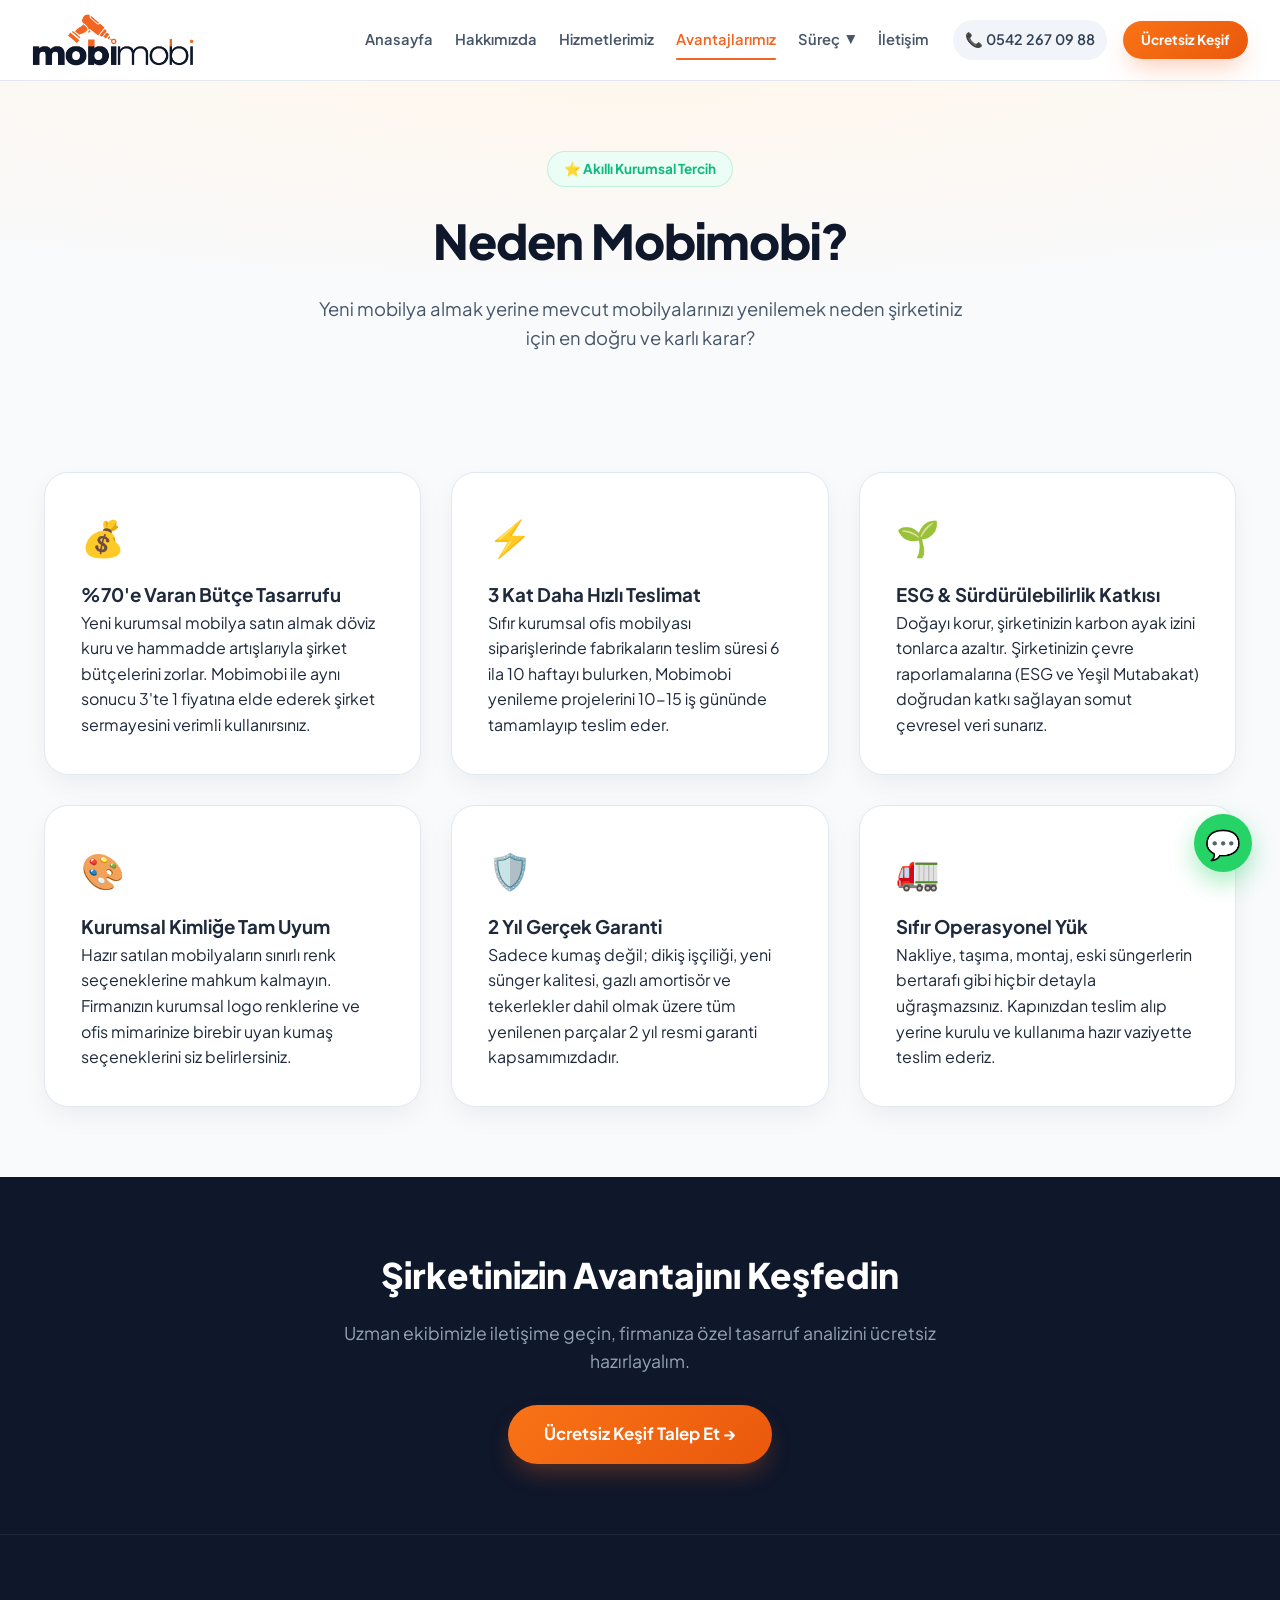
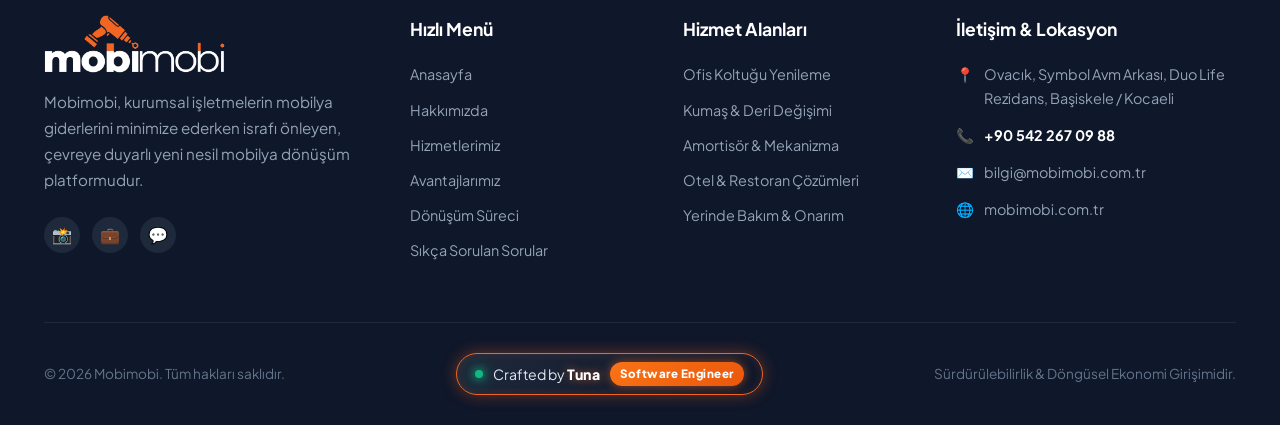
==== avantajlarimiz.html @ 9a530712 "mobimobi şirketinin sitesi tamamlandı" ====
<!DOCTYPE html>
<html lang="tr">
<head>
    <meta charset="UTF-8">
    <meta name="viewport" content="width=device-width, initial-scale=1.0">
    <title>Avantajlarımız | Mobimobi - Neden Mobilya Yenileme?</title>
    <meta name="description" content="Yeni mobilya almak yerine Mobimobi ile yenilemenin 6 büyük avantajı: %70 tasarruf, hızlı teslimat, sıfır israf, garantili işçilik.">
    <meta property="og:type" content="website">
    <meta property="og:title" content="Avantajlarımız | Mobimobi - Neden Mobilya Yenileme?">
    <meta property="og:description" content="Yeni mobilya almak yerine Mobimobi ile yenilemenin 6 büyük avantajı: %70 tasarruf, hızlı teslimat, sıfır israf.">
    <meta property="og:image" content="https://images.unsplash.com/photo-1497366216548-37526070297c?auto=format&fit=crop&w=1200&q=80">
    <meta property="og:url" content="https://mobimobi.com.tr/avantajlarimiz.html">
    <link rel="icon" type="image/png" href="images/favicon.png">
    <link rel="stylesheet" href="style.css?v=7">
</head>
<body>

    <!-- Header -->
    <header class="site-header">
        <div class="header-container">
            <a href="index.html" class="brand-logo">
                <img src="images/logo-header.png?v=2" alt="Mobimobi" class="site-logo-img">
            </a>

            <nav class="nav-menu">
                <ul class="nav-links">
                    <li class="nav-item"><a href="index.html" class="nav-link">Anasayfa</a></li>
                    <li class="nav-item"><a href="bizim-hikayemiz.html" class="nav-link">Hakkımızda</a></li>
                    <li class="nav-item"><a href="ne-yapiyoruz.html" class="nav-link">Hizmetlerimiz</a></li>
                    <li class="nav-item"><a href="avantajlarimiz.html" class="nav-link active">Avantajlarımız</a></li>
                    <li class="nav-item has-dropdown">
                        <a href="surec.html" class="nav-link">Süreç <span class="dropdown-arrow">▼</span></a>
                        <div class="dropdown-menu">
                            <a href="surec.html#kesif">🔍 1. Ücretsiz Keşif</a>
                            <a href="surec.html#planlama">📐 2. Planlama & Malzeme</a>
                            <a href="surec.html#uygulama">🛠️ 3. Profesyonel Uygulama</a>
                            <a href="surec.html#teslim">✨ 4. Teslim & Garanti</a>
                            <a href="sss.html">❓ Sıkça Sorulan Sorular</a>
                        </div>
                    </li>
                    <li class="nav-item"><a href="iletisim.html" class="nav-link">İletişim</a></li>
                </ul>

                <div class="header-actions">
                    <a href="tel:+905422670988" class="phone-quicklink">
                        📞 0542 267 09 88
                    </a>
                    <a href="iletisim.html" class="btn btn-primary btn-sm">Ücretsiz Keşif</a>
                </div>
            </nav>

            <button class="mobile-toggle" aria-label="Menüyü Aç">
                <span></span>
                <span></span>
                <span></span>
            </button>
        </div>
    </header>

    <main>
        <!-- Page Hero -->
        <section class="page-hero">
            <div class="container">
                <div class="badge-pill green" style="margin-bottom: 16px;">
                    ⭐ Akıllı Kurumsal Tercih
                </div>
                <h1>Neden Mobimobi?</h1>
                <p>Yeni mobilya almak yerine mevcut mobilyalarınızı yenilemek neden şirketiniz için en doğru ve karlı karar?</p>
            </div>
        </section>

        <!-- Comparison Table / Grid -->
        <section style="padding: 70px 0;">
            <div class="container">
                <div class="cards-grid">
                    
                    <div class="service-card" style="padding: 36px;">
                        <div style="font-size: 2.2rem; margin-bottom: 14px;">💰</div>
                        <h3>%70'e Varan Bütçe Tasarrufu</h3>
                        <p>Yeni kurumsal mobilya satın almak döviz kuru ve hammadde artışlarıyla şirket bütçelerini zorlar. Mobimobi ile aynı sonucu 3'te 1 fiyatına elde ederek şirket sermayesini verimli kullanırsınız.</p>
                    </div>

                    <div class="service-card" style="padding: 36px;">
                        <div style="font-size: 2.2rem; margin-bottom: 14px;">⚡</div>
                        <h3>3 Kat Daha Hızlı Teslimat</h3>
                        <p>Sıfır kurumsal ofis mobilyası siparişlerinde fabrikaların teslim süresi 6 ila 10 haftayı bulurken, Mobimobi yenileme projelerini 10-15 iş gününde tamamlayıp teslim eder.</p>
                    </div>

                    <div class="service-card" style="padding: 36px;">
                        <div style="font-size: 2.2rem; margin-bottom: 14px;">🌱</div>
                        <h3>ESG & Sürdürülebilirlik Katkısı</h3>
                        <p>Doğayı korur, şirketinizin karbon ayak izini tonlarca azaltır. Şirketinizin çevre raporlamalarına (ESG ve Yeşil Mutabakat) doğrudan katkı sağlayan somut çevresel veri sunarız.</p>
                    </div>

                    <div class="service-card" style="padding: 36px;">
                        <div style="font-size: 2.2rem; margin-bottom: 14px;">🎨</div>
                        <h3>Kurumsal Kimliğe Tam Uyum</h3>
                        <p>Hazır satılan mobilyaların sınırlı renk seçeneklerine mahkum kalmayın. Firmanızın kurumsal logo renklerine ve ofis mimarinize birebir uyan kumaş seçeneklerini siz belirlersiniz.</p>
                    </div>

                    <div class="service-card" style="padding: 36px;">
                        <div style="font-size: 2.2rem; margin-bottom: 14px;">🛡️</div>
                        <h3>2 Yıl Gerçek Garanti</h3>
                        <p>Sadece kumaş değil; dikiş işçiliği, yeni sünger kalitesi, gazlı amortisör ve tekerlekler dahil olmak üzere tüm yenilenen parçalar 2 yıl resmi garanti kapsamımızdadır.</p>
                    </div>

                    <div class="service-card" style="padding: 36px;">
                        <div style="font-size: 2.2rem; margin-bottom: 14px;">🚛</div>
                        <h3>Sıfır Operasyonel Yük</h3>
                        <p>Nakliye, taşıma, montaj, eski süngerlerin bertarafı gibi hiçbir detayla uğraşmazsınız. Kapınızdan teslim alıp yerine kurulu ve kullanıma hazır vaziyette teslim ederiz.</p>
                    </div>

                </div>
            </div>
        </section>

        <!-- CTA Bar -->
        <section style="background: var(--slate-900); color: var(--white); padding: 70px 0; text-align: center;">
            <div class="container">
                <h2 style="font-size: 2.2rem; font-weight: 800; margin-bottom: 16px;">Şirketinizin Avantajını Keşfedin</h2>
                <p style="font-size: 1.1rem; color: var(--slate-400); max-width: 600px; margin: 0 auto 30px;">Uzman ekibimizle iletişime geçin, firmanıza özel tasarruf analizini ücretsiz hazırlayalım.</p>
                <a href="iletisim.html" class="btn btn-primary btn-lg">Ücretsiz Keşif Talep Et →</a>
            </div>
        </section>
    </main>

    <!-- Site Footer -->
    <footer class="site-footer">
        <div class="container">
            <div class="footer-top">
                <div class="footer-col about">
                    <a href="index.html" class="brand-logo">
                        <img src="images/logo-white.png" alt="Mobimobi" class="footer-logo-img">
                    </a>
                    <p>Mobimobi, kurumsal işletmelerin mobilya giderlerini minimize ederken israfı önleyen, çevreye duyarlı yeni nesil mobilya dönüşüm platformudur.</p>
                    <div class="footer-socials">
                        <a href="https://instagram.com" target="_blank" class="social-btn" aria-label="Instagram">📸</a>
                        <a href="https://linkedin.com" target="_blank" class="social-btn" aria-label="LinkedIn">💼</a>
                        <a href="https://wa.me/905422670988" target="_blank" class="social-btn" aria-label="WhatsApp">💬</a>
                    </div>
                </div>

                <div class="footer-col">
                    <h4>Hızlı Menü</h4>
                    <div class="footer-links-list">
                        <a href="index.html">Anasayfa</a>
                        <a href="bizim-hikayemiz.html">Hakkımızda</a>
                        <a href="ne-yapiyoruz.html">Hizmetlerimiz</a>
                        <a href="avantajlarimiz.html">Avantajlarımız</a>
                        <a href="surec.html">Dönüşüm Süreci</a>
                        <a href="sss.html">Sıkça Sorulan Sorular</a>
                    </div>
                </div>

                <div class="footer-col">
                    <h4>Hizmet Alanları</h4>
                    <div class="footer-links-list">
                        <a href="ne-yapiyoruz.html">Ofis Koltuğu Yenileme</a>
                        <a href="ne-yapiyoruz.html">Kumaş & Deri Değişimi</a>
                        <a href="ne-yapiyoruz.html">Amortisör & Mekanizma</a>
                        <a href="ne-yapiyoruz.html">Otel & Restoran Çözümleri</a>
                        <a href="ne-yapiyoruz.html">Yerinde Bakım & Onarım</a>
                    </div>
                </div>

                <div class="footer-col">
                    <h4>İletişim & Lokasyon</h4>
                    <div class="footer-contact-info">
                        <div>
                            <span>📍</span>
                            <span>Ovacık, Symbol Avm Arkası, Duo Life Rezidans, Başiskele / Kocaeli</span>
                        </div>
                        <div>
                            <span>📞</span>
                            <a href="tel:+905422670988" style="color: var(--white); font-weight: 700;">+90 542 267 09 88</a>
                        </div>
                        <div>
                            <span>✉️</span>
                            <a href="mailto:bilgi@mobimobi.com.tr">bilgi@mobimobi.com.tr</a>
                        </div>
                        <div>
                            <span>🌐</span>
                            <a href="https://mobimobi.com.tr" target="_blank">mobimobi.com.tr</a>
                        </div>
                    </div>
                </div>
            </div>

            <div class="footer-bottom">
                <span>© 2026 Mobimobi. Tüm hakları saklıdır.</span>
                <a href="https://github.com" target="_blank" rel="noopener noreferrer" class="dev-signature" title="Designed & Developed by Tuna">
                    <span class="dev-dot"></span>
                    <span>Crafted by <strong>Tuna</strong></span>
                    <span class="dev-role">Software Engineer</span>
                </a>
                <span>Sürdürülebilirlik & Döngüsel Ekonomi Girişimidir.</span>
            </div>
        </div>
    </footer>

    <!-- WhatsApp Floating Quick Button -->
    <a href="https://wa.me/905422670988?text=Merhaba,%20Mobimobi%20avantajları%20ve%20kurumsal%20teklif%20hakkında%20bilgi%20almak%20istiyorum." target="_blank" class="whatsapp-floating" aria-label="WhatsApp İletişim">
        💬
    </a>

    <script src="script.js"></script>
</body>
</html>
---- style.css ----
/* ==========================================================================
   MOBIMOBI - Modern Kurumsal Mobilya Dönüşüm & Yenileme Platformu
   Clean, Modern, Performance-Optimized CSS Architecture
   ========================================================================== */

@import url('https://fonts.googleapis.com/css2?family=Plus+Jakarta+Sans:wght@300;400;500;600;700;800&display=swap');

:root {
    /* Brand Colors */
    --primary: #f26522;
    --primary-dark: #d94e0d;
    --primary-light: #fff5eb;
    --primary-gradient: linear-gradient(135deg, #f97316 0%, #ea580c 100%);
    --primary-glow: rgba(242, 101, 34, 0.25);
    
    /* Neutrals & Dark Tones */
    --slate-900: #0f172a;
    --slate-800: #1e293b;
    --slate-700: #334155;
    --slate-600: #475569;
    --slate-500: #64748b;
    --slate-400: #94a3b8;
    --slate-200: #e2e8f0;
    --slate-100: #f1f5f9;
    --slate-50: #f8fafc;
    --white: #ffffff;
    
    /* Accents */
    --emerald-500: #10b981;
    --emerald-50: #ecfdf5;
    
    /* Typography */
    --font-main: 'Plus Jakarta Sans', -apple-system, BlinkMacSystemFont, "Segoe UI", Roboto, sans-serif;
    
    /* Spacing & Layout */
    --container-max: 1240px;
    --header-height: 80px;
    --radius-sm: 8px;
    --radius-md: 16px;
    --radius-lg: 24px;
    --radius-xl: 32px;
    --radius-full: 9999px;
    
    /* Shadows */
    --shadow-subtle: 0 2px 10px rgba(15, 23, 42, 0.04);
    --shadow-card: 0 10px 30px -5px rgba(15, 23, 42, 0.07);
    --shadow-hover: 0 20px 40px -10px rgba(15, 23, 42, 0.12);
    --shadow-primary: 0 12px 24px -6px rgba(242, 101, 34, 0.35);
    
    /* Transitions */
    --transition: all 0.3s cubic-bezier(0.16, 1, 0.3, 1);
    --transition-fast: all 0.15s ease-in-out;
}

/* Base Reset & Core Styles */
*, *::before, *::after {
    margin: 0;
    padding: 0;
    box-sizing: border-box;
}

html {
    scroll-behavior: smooth;
    font-size: 16px;
}

body {
    font-family: var(--font-main);
    background-color: var(--slate-50);
    color: var(--slate-800);
    line-height: 1.6;
    overflow-x: hidden;
    -webkit-font-smoothing: antialiased;
}

img {
    max-width: 100%;
    height: auto;
    display: block;
}

a {
    text-decoration: none;
    color: inherit;
    transition: var(--transition-fast);
}

ul {
    list-style: none;
}

button, input, select, textarea {
    font-family: inherit;
    border: none;
    outline: none;
}

.container {
    width: 100%;
    max-width: var(--container-max);
    margin: 0 auto;
    padding: 0 24px;
}

/* ==========================================================================
   Navigation Header (Modern Glassmorphism)
   ========================================================================== */
header.site-header {
    position: sticky;
    top: 0;
    z-index: 1000;
    background: rgba(255, 255, 255, 0.92);
    backdrop-filter: blur(16px);
    -webkit-backdrop-filter: blur(16px);
    border-bottom: 1px solid var(--slate-200);
    transition: var(--transition);
}

header.site-header.scrolled {
    background: rgba(255, 255, 255, 0.98);
    box-shadow: var(--shadow-subtle);
}

.header-container {
    max-width: 1380px;
    margin: 0 auto;
    padding: 0 32px;
    height: var(--header-height);
    display: flex;
    justify-content: space-between;
    align-items: center;
    gap: 36px;
}

.brand-logo {
    display: flex;
    align-items: center;
    text-decoration: none;
    flex-shrink: 0;
    margin-right: 36px;
}

.nav-menu {
    display: flex;
    align-items: center;
    gap: 24px;
    flex-grow: 1;
    justify-content: flex-end;
}

.nav-links {
    display: flex;
    gap: 22px;
    align-items: center;
}

.nav-item {
    position: relative;
}

.nav-link {
    font-size: 0.92rem;
    font-weight: 600;
    color: var(--slate-600);
    padding: 8px 0;
    display: inline-flex;
    align-items: center;
    gap: 6px;
    white-space: nowrap;
    transition: var(--transition-fast);
}

.nav-link:hover, .nav-link.active {
    color: var(--primary);
}

.nav-link.active::after {
    content: '';
    position: absolute;
    bottom: 0;
    left: 0;
    width: 100%;
    height: 2px;
    background: var(--primary);
    border-radius: var(--radius-full);
}

/* Dropdown Menu */
.nav-item.has-dropdown {
    position: relative;
}

.dropdown-arrow {
    font-size: 0.75rem;
    transition: transform 0.2s ease;
}

.nav-item.has-dropdown:hover .dropdown-arrow {
    transform: rotate(180deg);
}

.dropdown-menu {
    position: absolute;
    top: 100%;
    left: 0;
    background: var(--white);
    min-width: 230px;
    border-radius: var(--radius-md);
    padding: 10px;
    box-shadow: var(--shadow-hover);
    border: 1px solid var(--slate-200);
    opacity: 0;
    visibility: hidden;
    transform: translateY(12px);
    transition: var(--transition);
    display: flex;
    flex-direction: column;
    gap: 4px;
}

.nav-item.has-dropdown:hover .dropdown-menu {
    opacity: 1;
    visibility: visible;
    transform: translateY(0);
}

.dropdown-menu a {
    padding: 10px 14px;
    border-radius: var(--radius-sm);
    font-size: 0.9rem;
    font-weight: 500;
    color: var(--slate-700);
    display: flex;
    align-items: center;
    gap: 8px;
}

.dropdown-menu a:hover {
    background-color: var(--primary-light);
    color: var(--primary);
}

/* Header CTAs */
.header-actions {
    display: flex;
    align-items: center;
    gap: 16px;
}

.phone-quicklink {
    display: flex;
    align-items: center;
    gap: 8px;
    font-size: 0.9rem;
    font-weight: 600;
    color: var(--slate-700);
    padding: 8px 12px;
    border-radius: var(--radius-full);
    background-color: var(--slate-100);
    transition: var(--transition-fast);
}

.phone-quicklink:hover {
    color: var(--primary);
    background-color: var(--primary-light);
}

/* Mobile Hamburger */
.mobile-toggle {
    display: none;
    background: transparent;
    cursor: pointer;
    width: 32px;
    height: 24px;
    position: relative;
    z-index: 1001;
    flex-direction: column;
    justify-content: space-between;
}

.mobile-toggle span {
    display: block;
    height: 3px;
    width: 100%;
    background: var(--slate-800);
    border-radius: 3px;
    transition: var(--transition);
}

.mobile-toggle.active span:nth-child(1) {
    transform: translateY(10px) rotate(45deg);
}
.mobile-toggle.active span:nth-child(2) {
    opacity: 0;
}
.mobile-toggle.active span:nth-child(3) {
    transform: translateY(-11px) rotate(-45deg);
}

/* ==========================================================================
   Button System
   ========================================================================== */
.btn {
    display: inline-flex;
    align-items: center;
    justify-content: center;
    gap: 10px;
    padding: 12px 26px;
    border-radius: var(--radius-full);
    font-size: 0.95rem;
    font-weight: 700;
    cursor: pointer;
    transition: var(--transition);
    text-align: center;
}

.btn-primary {
    background: var(--primary-gradient);
    color: var(--white);
    box-shadow: var(--shadow-primary);
}

.btn-primary:hover {
    transform: translateY(-2px);
    box-shadow: 0 16px 28px -4px rgba(242, 101, 34, 0.45);
}

.btn-secondary {
    background: var(--white);
    color: var(--slate-800);
    border: 1px solid var(--slate-200);
    box-shadow: var(--shadow-subtle);
}

.btn-secondary:hover {
    background: var(--slate-50);
    border-color: var(--slate-400);
    transform: translateY(-2px);
}

.btn-white {
    background: var(--white);
    color: var(--primary);
    font-weight: 700;
}

.btn-white:hover {
    background: var(--primary-light);
    color: var(--primary-dark);
}

.btn-outline {
    background: transparent;
    color: var(--primary);
    border: 2px solid var(--primary);
}

.btn-outline:hover {
    background: var(--primary);
    color: var(--white);
}

.btn-sm {
    padding: 8px 18px;
    font-size: 0.85rem;
}

.btn-lg {
    padding: 16px 36px;
    font-size: 1.05rem;
}

/* Badges */
.badge-pill {
    display: inline-flex;
    align-items: center;
    gap: 8px;
    padding: 6px 16px;
    background: var(--primary-light);
    color: var(--primary-dark);
    font-size: 0.85rem;
    font-weight: 700;
    border-radius: var(--radius-full);
    border: 1px solid rgba(242, 101, 34, 0.15);
}

.badge-pill.green {
    background: var(--emerald-50);
    color: var(--emerald-500);
    border-color: rgba(16, 185, 129, 0.2);
}

/* ==========================================================================
   Hero Section
   ========================================================================== */
.hero-section {
    position: relative;
    padding: 80px 0 100px;
    background: radial-gradient(100% 70% at 50% 0%, #fff7ed 0%, #f8fafc 100%);
    overflow: hidden;
}

.hero-grid {
    display: grid;
    grid-template-columns: 1.1fr 0.9fr;
    gap: 50px;
    align-items: center;
}

.hero-content {
    display: flex;
    flex-direction: column;
    align-items: flex-start;
    gap: 24px;
}

.hero-title {
    font-size: 3.5rem;
    font-weight: 800;
    line-height: 1.15;
    letter-spacing: -1.5px;
    color: var(--slate-900);
}

.hero-title span.highlight {
    background: var(--primary-gradient);
    -webkit-background-clip: text;
    -webkit-text-fill-color: transparent;
}

.hero-description {
    font-size: 1.2rem;
    color: var(--slate-600);
    line-height: 1.7;
    max-width: 540px;
}

.hero-cta-group {
    display: flex;
    gap: 16px;
    flex-wrap: wrap;
    margin-top: 10px;
}

.hero-trust {
    display: flex;
    align-items: center;
    gap: 28px;
    margin-top: 15px;
    padding-top: 20px;
    border-top: 1px solid var(--slate-200);
    width: 100%;
}

.trust-item {
    display: flex;
    flex-direction: column;
}

.trust-number {
    font-size: 1.5rem;
    font-weight: 800;
    color: var(--slate-900);
}

.trust-label {
    font-size: 0.85rem;
    color: var(--slate-500);
    font-weight: 500;
}

/* Hero Visual / Cards Stack */
.hero-visual {
    position: relative;
}

.hero-card-main {
    position: relative;
    border-radius: var(--radius-xl);
    overflow: hidden;
    box-shadow: var(--shadow-hover);
    border: 4px solid var(--white);
    height: 480px;
}

.hero-card-main img {
    width: 100%;
    height: 100%;
    object-fit: cover;
}

.hero-floating-badge {
    position: absolute;
    bottom: -20px;
    left: -20px;
    background: var(--white);
    padding: 18px 24px;
    border-radius: var(--radius-lg);
    box-shadow: var(--shadow-hover);
    display: flex;
    align-items: center;
    gap: 16px;
    border: 1px solid var(--slate-200);
    animation: float 4s ease-in-out infinite alternate;
}

.hero-floating-badge .icon-wrap {
    width: 48px;
    height: 48px;
    border-radius: var(--radius-md);
    background: var(--primary-light);
    color: var(--primary);
    display: flex;
    align-items: center;
    justify-content: center;
    font-size: 1.4rem;
}

@keyframes float {
    0% { transform: translateY(0); }
    100% { transform: translateY(-10px); }
}

/* ==========================================================================
   Before / After Interactive Comparison Slider
   ========================================================================== */
.before-after-section {
    padding: 100px 0;
    background-color: var(--white);
}

.section-header {
    text-align: center;
    max-width: 680px;
    margin: 0 auto 60px;
}

.section-header .sub-title {
    color: var(--primary);
    font-weight: 700;
    font-size: 0.95rem;
    text-transform: uppercase;
    letter-spacing: 1px;
    margin-bottom: 12px;
    display: block;
}

.section-header h2 {
    font-size: 2.5rem;
    font-weight: 800;
    color: var(--slate-900);
    line-height: 1.2;
    letter-spacing: -1px;
    margin-bottom: 16px;
}

.section-header p {
    font-size: 1.1rem;
    color: var(--slate-600);
}

.ba-slider-container {
    max-width: 900px;
    margin: 0 auto;
    position: relative;
    border-radius: var(--radius-xl);
    overflow: hidden;
    box-shadow: var(--shadow-hover);
    user-select: none;
    aspect-ratio: 16 / 10;
    border: 4px solid var(--white);
}

.ba-image-wrapper {
    position: absolute;
    top: 0;
    left: 0;
    width: 100%;
    height: 100%;
}

.ba-before-img, .ba-after-img {
    width: 100%;
    height: 100%;
    object-fit: cover;
    pointer-events: none;
}

.ba-after-container {
    position: absolute;
    top: 0;
    left: 0;
    width: 50%;
    height: 100%;
    overflow: hidden;
    border-right: 3px solid var(--white);
    box-shadow: 2px 0 10px rgba(0, 0, 0, 0.2);
}

.ba-label {
    position: absolute;
    bottom: 24px;
    padding: 8px 18px;
    border-radius: var(--radius-full);
    font-size: 0.85rem;
    font-weight: 700;
    letter-spacing: 0.5px;
    text-transform: uppercase;
    backdrop-filter: blur(8px);
    z-index: 5;
}

.label-before {
    right: 24px;
    background: rgba(15, 23, 42, 0.75);
    color: var(--white);
}

.label-after {
    left: 24px;
    background: var(--primary);
    color: var(--white);
}

.ba-handle {
    position: absolute;
    top: 50%;
    left: 50%;
    transform: translate(-50%, -50%);
    width: 48px;
    height: 48px;
    background: var(--white);
    border-radius: 50%;
    box-shadow: 0 4px 15px rgba(0,0,0,0.3);
    cursor: ew-resize;
    display: flex;
    align-items: center;
    justify-content: center;
    z-index: 10;
    color: var(--primary);
    font-weight: bold;
    font-size: 1.2rem;
    transition: transform 0.15s ease;
}

.ba-handle:hover {
    transform: translate(-50%, -50%) scale(1.1);
}

.ba-slider-container input[type="range"] {
    position: absolute;
    top: 0;
    left: 0;
    width: 100%;
    height: 100%;
    opacity: 0;
    cursor: ew-resize;
    z-index: 20;
}

/* ==========================================================================
   ROI / Interactive Savings Calculator
   ========================================================================== */
.calculator-section {
    padding: 100px 0;
    background: linear-gradient(180deg, var(--white) 0%, var(--slate-100) 100%);
}

.calculator-card {
    background: var(--white);
    border-radius: var(--radius-xl);
    padding: 50px;
    box-shadow: var(--shadow-card);
    border: 1px solid var(--slate-200);
    display: grid;
    grid-template-columns: 1fr 1fr;
    gap: 60px;
    align-items: center;
}

.calc-inputs {
    display: flex;
    flex-direction: column;
    gap: 30px;
}

.calc-group label {
    font-weight: 700;
    font-size: 1.05rem;
    color: var(--slate-900);
    display: flex;
    justify-content: space-between;
    align-items: center;
    margin-bottom: 12px;
}

.calc-group .slider-val {
    color: var(--primary);
    font-size: 1.3rem;
    font-weight: 800;
}

.range-slider {
    width: 100%;
    height: 8px;
    border-radius: var(--radius-full);
    background: var(--slate-200);
    outline: none;
    accent-color: var(--primary);
    cursor: pointer;
}

.calc-furniture-types {
    display: grid;
    grid-template-columns: repeat(3, 1fr);
    gap: 12px;
}

.type-pill {
    padding: 14px 10px;
    border: 1.5px solid var(--slate-200);
    border-radius: var(--radius-md);
    background: var(--white);
    font-size: 0.9rem;
    font-weight: 600;
    text-align: center;
    cursor: pointer;
    transition: var(--transition-fast);
}

.type-pill.active, .type-pill:hover {
    border-color: var(--primary);
    background: var(--primary-light);
    color: var(--primary-dark);
}

.calc-results {
    background: radial-gradient(circle at top right, #fff7ed 0%, var(--slate-900) 160%);
    background-color: var(--slate-900);
    color: var(--white);
    padding: 40px;
    border-radius: var(--radius-lg);
    box-shadow: var(--shadow-hover);
    display: flex;
    flex-direction: column;
    gap: 28px;
}

.calc-result-header {
    border-bottom: 1px solid rgba(255, 255, 255, 0.15);
    padding-bottom: 16px;
}

.calc-result-header h3 {
    font-size: 1.1rem;
    font-weight: 600;
    color: var(--slate-400);
}

.calc-savings-highlight {
    font-size: 2.8rem;
    font-weight: 800;
    color: var(--primary);
    line-height: 1.1;
}

.calc-breakdown {
    display: flex;
    flex-direction: column;
    gap: 16px;
}

.breakdown-row {
    display: flex;
    justify-content: space-between;
    font-size: 0.95rem;
    color: var(--slate-300);
}

.breakdown-row.strike {
    text-decoration: line-through;
    opacity: 0.7;
}

.breakdown-row strong {
    color: var(--white);
}

.eco-benefit {
    background: rgba(16, 185, 129, 0.15);
    border: 1px solid rgba(16, 185, 129, 0.3);
    padding: 12px 16px;
    border-radius: var(--radius-md);
    color: var(--emerald-500);
    font-size: 0.9rem;
    font-weight: 600;
    display: flex;
    align-items: center;
    gap: 10px;
}

/* ==========================================================================
   Services Grid / Sektörler
   ========================================================================== */
.services-section {
    padding: 100px 0;
    background-color: var(--slate-50);
}

.cards-grid {
    display: grid;
    grid-template-columns: repeat(3, 1fr);
    gap: 30px;
}

.service-card {
    background: var(--white);
    border-radius: var(--radius-lg);
    overflow: hidden;
    box-shadow: var(--shadow-card);
    border: 1px solid var(--slate-200);
    transition: var(--transition);
    display: flex;
    flex-direction: column;
}

.service-card:hover {
    transform: translateY(-8px);
    box-shadow: var(--shadow-hover);
    border-color: rgba(242, 101, 34, 0.3);
}

.service-card-img {
    height: 220px;
    overflow: hidden;
    position: relative;
}

.service-card-img img {
    width: 100%;
    height: 100%;
    object-fit: cover;
    transition: transform 0.5s ease;
}

.service-card:hover .service-card-img img {
    transform: scale(1.05);
}

.service-card-body {
    padding: 30px;
    display: flex;
    flex-direction: column;
    flex-grow: 1;
    gap: 12px;
}

.service-card-body h3 {
    font-size: 1.35rem;
    font-weight: 700;
    color: var(--slate-900);
}

.service-card-body p {
    color: var(--slate-600);
    font-size: 0.95rem;
    line-height: 1.6;
    flex-grow: 1;
}

.service-card-footer {
    margin-top: 15px;
    display: flex;
    align-items: center;
    color: var(--primary);
    font-weight: 700;
    font-size: 0.95rem;
    gap: 6px;
}

/* Sectors Pills / Icon Grid */
.sectors-row {
    display: grid;
    grid-template-columns: repeat(6, 1fr);
    gap: 18px;
    margin-top: 60px;
}

.sector-item {
    background: var(--white);
    border: 1px solid var(--slate-200);
    border-radius: var(--radius-lg);
    padding: 24px 16px;
    text-align: center;
    display: flex;
    flex-direction: column;
    align-items: center;
    gap: 12px;
    transition: var(--transition);
}

.sector-item:hover {
    border-color: var(--primary);
    transform: translateY(-4px);
    box-shadow: var(--shadow-card);
}

.sector-icon {
    width: 52px;
    height: 52px;
    border-radius: 50%;
    background: var(--primary-light);
    color: var(--primary);
    display: flex;
    align-items: center;
    justify-content: center;
    font-size: 1.4rem;
}

.sector-item span {
    font-weight: 700;
    font-size: 0.95rem;
    color: var(--slate-800);
}

/* ==========================================================================
   Continuous Marquee Section
   ========================================================================== */
.marquee-bar {
    background: var(--primary-gradient);
    color: var(--white);
    padding: 20px 0;
    overflow: hidden;
    white-space: nowrap;
    position: relative;
}

.marquee-inner {
    display: inline-flex;
    gap: 40px;
    animation: marquee 25s linear infinite;
}

.marquee-item {
    display: inline-flex;
    align-items: center;
    gap: 16px;
    font-size: 1.1rem;
    font-weight: 800;
    letter-spacing: 1px;
    text-transform: uppercase;
}

@keyframes marquee {
    0% { transform: translateX(0); }
    100% { transform: translateX(-50%); }
}

/* ==========================================================================
   Process (Süreç) Step-by-Step Timeline
   ========================================================================== */
.process-section {
    padding: 100px 0;
    background-color: var(--white);
}

.process-timeline {
    display: grid;
    grid-template-columns: repeat(4, 1fr);
    gap: 24px;
    position: relative;
    margin-top: 50px;
}

.process-step {
    background: var(--slate-50);
    border-radius: var(--radius-lg);
    padding: 32px 24px;
    border: 1px solid var(--slate-200);
    position: relative;
    display: flex;
    flex-direction: column;
    gap: 16px;
    transition: var(--transition);
}

.process-step:hover {
    background: var(--white);
    border-color: var(--primary);
    box-shadow: var(--shadow-hover);
    transform: translateY(-6px);
}

.step-num {
    width: 44px;
    height: 44px;
    border-radius: var(--radius-full);
    background: var(--primary-gradient);
    color: var(--white);
    display: flex;
    align-items: center;
    justify-content: center;
    font-weight: 800;
    font-size: 1.1rem;
    box-shadow: var(--shadow-primary);
}

.process-step h4 {
    font-size: 1.25rem;
    font-weight: 700;
    color: var(--slate-900);
}

.process-step p {
    font-size: 0.95rem;
    color: var(--slate-600);
    line-height: 1.6;
}

/* ==========================================================================
   Testimonials / Reviews
   ========================================================================== */
.testimonials-section {
    padding: 100px 0;
    background-color: var(--slate-50);
}

.testimonials-grid {
    display: grid;
    grid-template-columns: repeat(3, 1fr);
    gap: 30px;
}

.testimonial-card {
    background: var(--white);
    border-radius: var(--radius-lg);
    padding: 36px;
    box-shadow: var(--shadow-card);
    border: 1px solid var(--slate-200);
    display: flex;
    flex-direction: column;
    justify-content: space-between;
    gap: 20px;
}

.stars {
    color: #f59e0b;
    font-size: 1.1rem;
    display: flex;
    gap: 4px;
}

.testimonial-text {
    font-size: 1rem;
    color: var(--slate-700);
    font-style: italic;
    line-height: 1.7;
}

.client-info {
    display: flex;
    align-items: center;
    gap: 14px;
}

.client-avatar {
    width: 46px;
    height: 46px;
    border-radius: 50%;
    background: var(--primary-light);
    color: var(--primary);
    font-weight: 700;
    display: flex;
    align-items: center;
    justify-content: center;
}

.client-details h5 {
    font-size: 0.95rem;
    font-weight: 700;
    color: var(--slate-900);
}

.client-details span {
    font-size: 0.8rem;
    color: var(--slate-500);
}

/* ==========================================================================
   Discovery / Quote Form Section
   ========================================================================== */
.discovery-section {
    padding: 100px 0;
    background: radial-gradient(circle at top center, #1e293b 0%, #0f172a 100%);
    color: var(--white);
    position: relative;
}

.discovery-grid {
    display: grid;
    grid-template-columns: 1fr 1fr;
    gap: 60px;
    align-items: center;
}

.discovery-content h2 {
    font-size: 2.8rem;
    font-weight: 800;
    line-height: 1.2;
    margin-bottom: 20px;
}

.discovery-content p {
    font-size: 1.1rem;
    color: var(--slate-300);
    margin-bottom: 30px;
    line-height: 1.7;
}

.perks-list {
    display: flex;
    flex-direction: column;
    gap: 16px;
}

.perk-item {
    display: flex;
    align-items: center;
    gap: 14px;
    font-size: 1rem;
    color: var(--slate-200);
    font-weight: 500;
}

.perk-icon {
    width: 28px;
    height: 28px;
    border-radius: 50%;
    background: rgba(242, 101, 34, 0.2);
    color: var(--primary);
    display: flex;
    align-items: center;
    justify-content: center;
    font-size: 0.9rem;
    flex-shrink: 0;
}

/* Modern Form Box */
.form-box {
    background: var(--white);
    color: var(--slate-800);
    border-radius: var(--radius-xl);
    padding: 40px;
    box-shadow: 0 25px 50px -12px rgba(0, 0, 0, 0.35);
}

.form-box h3 {
    font-size: 1.5rem;
    font-weight: 800;
    color: var(--slate-900);
    margin-bottom: 8px;
}

.form-box p.form-sub {
    font-size: 0.9rem;
    color: var(--slate-500);
    margin-bottom: 24px;
}

.form-group {
    margin-bottom: 18px;
}

.form-group label {
    display: block;
    font-size: 0.85rem;
    font-weight: 700;
    color: var(--slate-700);
    margin-bottom: 6px;
}

.form-control {
    width: 100%;
    padding: 12px 16px;
    border: 1.5px solid var(--slate-200);
    border-radius: var(--radius-md);
    font-size: 0.95rem;
    color: var(--slate-800);
    transition: var(--transition-fast);
    background: var(--slate-50);
}

.form-control:focus {
    border-color: var(--primary);
    background: var(--white);
    box-shadow: 0 0 0 4px var(--primary-glow);
}

.form-row {
    display: grid;
    grid-template-columns: 1fr 1fr;
    gap: 16px;
}

/* ==========================================================================
   FAQ Section Accordion
   ========================================================================== */
.faq-section {
    padding: 100px 0;
    background-color: var(--white);
}

.faq-accordion {
    max-width: 800px;
    margin: 0 auto;
    display: flex;
    flex-direction: column;
    gap: 16px;
}

.faq-item {
    background: var(--slate-50);
    border: 1px solid var(--slate-200);
    border-radius: var(--radius-md);
    overflow: hidden;
    transition: var(--transition-fast);
}

.faq-item.active {
    border-color: var(--primary);
    background: var(--white);
    box-shadow: var(--shadow-card);
}

.faq-question {
    padding: 20px 24px;
    font-weight: 700;
    font-size: 1.05rem;
    color: var(--slate-900);
    display: flex;
    justify-content: space-between;
    align-items: center;
    cursor: pointer;
    user-select: none;
}

.faq-question .faq-toggle {
    font-size: 1.2rem;
    color: var(--primary);
    transition: transform 0.3s ease;
}

.faq-item.active .faq-toggle {
    transform: rotate(45deg);
}

.faq-answer {
    max-height: 0;
    overflow: hidden;
    transition: max-height 0.35s ease-out;
    padding: 0 24px;
    color: var(--slate-600);
    font-size: 0.95rem;
    line-height: 1.7;
}

.faq-item.active .faq-answer {
    max-height: 300px;
    padding-bottom: 20px;
}

/* ==========================================================================
   Footer
   ========================================================================== */
footer.site-footer {
    background-color: var(--slate-900);
    color: var(--slate-300);
    padding: 80px 0 30px;
    border-top: 1px solid var(--slate-800);
}

.footer-top {
    display: grid;
    grid-template-columns: 1.4fr 1fr 1fr 1.2fr;
    gap: 40px;
    margin-bottom: 60px;
}

.footer-col.about p {
    font-size: 0.95rem;
    line-height: 1.7;
    margin: 16px 0 24px;
    color: var(--slate-400);
}

.footer-col h4 {
    font-size: 1.1rem;
    font-weight: 700;
    color: var(--white);
    margin-bottom: 20px;
}

.footer-links-list {
    display: flex;
    flex-direction: column;
    gap: 12px;
}

.footer-links-list a {
    color: var(--slate-400);
    font-size: 0.9rem;
    display: inline-flex;
    align-items: center;
    gap: 8px;
    transition: var(--transition-fast);
}

.footer-links-list a:hover {
    color: var(--primary);
    transform: translateX(4px);
}

.footer-contact-info {
    display: flex;
    flex-direction: column;
    gap: 14px;
    font-size: 0.9rem;
    color: var(--slate-400);
}

.footer-contact-info div {
    display: flex;
    gap: 10px;
    align-items: flex-start;
}

.footer-bottom {
    padding-top: 30px;
    border-top: 1px solid var(--slate-800);
    display: flex;
    justify-content: space-between;
    align-items: center;
    font-size: 0.85rem;
    color: var(--slate-500);
}

.footer-socials {
    display: flex;
    gap: 12px;
}

.social-btn {
    width: 36px;
    height: 36px;
    border-radius: 50%;
    background: var(--slate-800);
    color: var(--white);
    display: flex;
    align-items: center;
    justify-content: center;
    transition: var(--transition-fast);
}

.social-btn:hover {
    background: var(--primary);
    transform: translateY(-2px);
}

/* ==========================================================================
   Floating Action Button (WhatsApp Quick Connect)
   ========================================================================== */
.whatsapp-floating {
    position: fixed;
    bottom: 28px;
    right: 28px;
    z-index: 999;
    background: #25d366;
    color: var(--white);
    width: 58px;
    height: 58px;
    border-radius: 50%;
    box-shadow: 0 10px 25px rgba(37, 211, 102, 0.4);
    display: flex;
    align-items: center;
    justify-content: center;
    font-size: 1.8rem;
    transition: var(--transition);
}

.whatsapp-floating:hover {
    transform: scale(1.1) translateY(-3px);
    box-shadow: 0 14px 30px rgba(37, 211, 102, 0.5);
}

/* ==========================================================================
   Page Specific Layouts (Hakkımızda, Süreç, İletişim, Avantajlarımız)
   ========================================================================== */
.page-hero {
    padding: 70px 0 50px;
    text-align: center;
    background: radial-gradient(100% 70% at 50% 0%, #fff7ed 0%, #f8fafc 100%);
}

.page-hero h1 {
    font-size: 3rem;
    font-weight: 800;
    color: var(--slate-900);
    letter-spacing: -1px;
    margin-bottom: 14px;
}

.page-hero p {
    font-size: 1.15rem;
    color: var(--slate-600);
    max-width: 650px;
    margin: 0 auto;
}

/* Zigzag Story Section */
.zigzag-block {
    display: grid;
    grid-template-columns: 1fr 1fr;
    gap: 60px;
    align-items: center;
    margin-bottom: 80px;
}

.zigzag-block.reverse {
    direction: rtl;
}

.zigzag-block.reverse .zigzag-text {
    direction: ltr;
}

.zigzag-img {
    border-radius: var(--radius-xl);
    overflow: hidden;
    box-shadow: var(--shadow-card);
    aspect-ratio: 4 / 3;
}

.zigzag-img img {
    width: 100%;
    height: 100%;
    object-fit: cover;
}

.zigzag-text h2 {
    font-size: 2.2rem;
    font-weight: 800;
    color: var(--slate-900);
    line-height: 1.25;
    margin-bottom: 18px;
}

.zigzag-text p {
    font-size: 1.05rem;
    color: var(--slate-600);
    line-height: 1.8;
}

/* Contact Page Enhancements */
.contact-grid {
    display: grid;
    grid-template-columns: 1fr 1.2fr;
    gap: 50px;
    margin: 50px 0 100px;
}

.contact-info-cards {
    display: flex;
    flex-direction: column;
    gap: 20px;
}

.contact-card-item {
    background: var(--white);
    padding: 28px;
    border-radius: var(--radius-lg);
    border: 1px solid var(--slate-200);
    box-shadow: var(--shadow-subtle);
    display: flex;
    align-items: flex-start;
    gap: 20px;
    transition: var(--transition-fast);
}

.contact-card-item:hover {
    border-color: var(--primary);
    transform: translateY(-3px);
    box-shadow: var(--shadow-card);
}

.contact-icon-box {
    width: 52px;
    height: 52px;
    border-radius: var(--radius-md);
    background: var(--primary-light);
    color: var(--primary);
    display: flex;
    align-items: center;
    justify-content: center;
    font-size: 1.3rem;
    flex-shrink: 0;
}

.map-embed-wrapper {
    border-radius: var(--radius-lg);
    overflow: hidden;
    border: 1px solid var(--slate-200);
    box-shadow: var(--shadow-card);
    height: 100%;
    min-height: 400px;
}

.map-embed-wrapper iframe {
    width: 100%;
    height: 100%;
    border: 0;
    display: block;
}

/* ==========================================================================
   Responsive Media Queries
   ========================================================================== */
@media (max-width: 1024px) {
    .hero-title {
        font-size: 2.8rem;
    }
    .cards-grid, .testimonials-grid {
        grid-template-columns: repeat(2, 1fr);
    }
    .sectors-row {
        grid-template-columns: repeat(3, 1fr);
    }
    .process-timeline {
        grid-template-columns: repeat(2, 1fr);
    }
    .footer-top {
        grid-template-columns: 1fr 1fr;
    }
}

@media (max-width: 768px) {
    :root {
        --header-height: 70px;
    }

    .mobile-toggle {
        display: flex;
    }

    .nav-menu {
        position: fixed;
        top: var(--header-height);
        left: 0;
        width: 100%;
        height: calc(100vh - var(--header-height));
        background: var(--white);
        flex-direction: column;
        align-items: flex-start;
        padding: 30px 24px;
        gap: 24px;
        transform: translateX(-100%);
        transition: transform 0.3s cubic-bezier(0.16, 1, 0.3, 1);
        overflow-y: auto;
    }

    .nav-menu.open {
        transform: translateX(0);
    }

    .nav-links {
        flex-direction: column;
        align-items: flex-start;
        width: 100%;
        gap: 16px;
    }

    .nav-link {
        font-size: 1.15rem;
        width: 100%;
        padding: 10px 0;
    }

    .dropdown-menu {
        position: static;
        opacity: 1;
        visibility: visible;
        transform: none;
        box-shadow: none;
        border: none;
        background: var(--slate-50);
        margin-top: 8px;
        width: 100%;
    }

    .hero-grid, .calculator-card, .discovery-grid, .zigzag-block, .contact-grid {
        grid-template-columns: 1fr;
        gap: 40px;
    }

    .zigzag-block.reverse {
        direction: ltr;
    }

    .hero-title {
        font-size: 2.3rem;
    }

    .hero-card-main {
        height: 340px;
    }

    .hero-floating-badge {
        position: static;
        margin-top: 16px;
    }

    .cards-grid, .testimonials-grid {
        grid-template-columns: 1fr;
    }

    .sectors-row {
        grid-template-columns: repeat(2, 1fr);
    }

    .process-timeline {
        grid-template-columns: 1fr;
    }

    .footer-top {
        grid-template-columns: 1fr;
    }

    .footer-bottom {
        flex-direction: column;
        gap: 16px;
        text-align: center;
    }

    .form-row {
        grid-template-columns: 1fr;
    }
}


/* ==========================================================================
   Interactive Fabric & Color Studio (Mini Configurator)
   ========================================================================== */
.studio-section {
    padding: 100px 0;
    background: linear-gradient(180deg, var(--slate-100) 0%, var(--white) 100%);
    position: relative;
}

.studio-grid {
    display: grid;
    grid-template-columns: 1fr 1fr;
    gap: 60px;
    align-items: center;
}

.studio-preview-box {
    position: relative;
    border-radius: var(--radius-xl);
    overflow: hidden;
    background: var(--white);
    border: 1px solid var(--slate-200);
    box-shadow: var(--shadow-card);
    aspect-ratio: 4 / 3;
    display: flex;
    align-items: center;
    justify-content: center;
    transition: var(--transition);
}

.studio-preview-img {
    width: 100%;
    height: 100%;
    object-fit: cover;
    transition: opacity 0.35s ease, transform 0.5s ease;
}

.studio-badge {
    position: absolute;
    top: 20px;
    left: 20px;
    background: rgba(15, 23, 42, 0.85);
    color: var(--white);
    padding: 6px 16px;
    border-radius: var(--radius-full);
    font-size: 0.85rem;
    font-weight: 700;
    backdrop-filter: blur(8px);
    z-index: 2;
}

.studio-swatches-card {
    background: var(--white);
    padding: 40px;
    border-radius: var(--radius-xl);
    box-shadow: var(--shadow-card);
    border: 1px solid var(--slate-200);
    display: flex;
    flex-direction: column;
    gap: 28px;
}

.swatch-group-title {
    font-size: 1.1rem;
    font-weight: 700;
    color: var(--slate-900);
    margin-bottom: 12px;
}

.swatches-row {
    display: flex;
    gap: 14px;
    flex-wrap: wrap;
}

.swatch-btn {
    width: 52px;
    height: 52px;
    border-radius: 50%;
    border: 3px solid var(--white);
    box-shadow: 0 0 0 2px var(--slate-200);
    cursor: pointer;
    transition: var(--transition-fast);
    position: relative;
}

.swatch-btn:hover {
    transform: scale(1.1);
}

.swatch-btn.active {
    box-shadow: 0 0 0 3px var(--primary);
    transform: scale(1.15);
}

.swatch-btn::after {
    content: attr(data-tooltip);
    position: absolute;
    bottom: -32px;
    left: 50%;
    transform: translateX(-50%);
    background: var(--slate-900);
    color: var(--white);
    padding: 4px 8px;
    border-radius: var(--radius-sm);
    font-size: 0.75rem;
    white-space: nowrap;
    opacity: 0;
    visibility: hidden;
    transition: opacity 0.2s ease;
    pointer-events: none;
    z-index: 10;
}

.swatch-btn:hover::after {
    opacity: 1;
    visibility: visible;
}

.spec-details-box {
    background: var(--slate-50);
    border-radius: var(--radius-md);
    padding: 20px;
    border: 1px solid var(--slate-200);
    display: flex;
    flex-direction: column;
    gap: 10px;
}

.spec-item {
    display: flex;
    justify-content: space-between;
    font-size: 0.9rem;
    color: var(--slate-600);
}

.spec-item strong {
    color: var(--slate-900);
}

/* ==========================================================================
   Photo Upload Quote Modal (Drag & Drop + WhatsApp)
   ========================================================================== */
.modal-overlay {
    position: fixed;
    top: 0;
    left: 0;
    width: 100%;
    height: 100%;
    background: rgba(15, 23, 42, 0.65);
    backdrop-filter: blur(8px);
    -webkit-backdrop-filter: blur(8px);
    z-index: 2000;
    display: flex;
    align-items: center;
    justify-content: center;
    padding: 20px;
    opacity: 0;
    visibility: hidden;
    transition: all 0.3s cubic-bezier(0.16, 1, 0.3, 1);
}

.modal-overlay.active {
    opacity: 1;
    visibility: visible;
}

.modal-card {
    background: var(--white);
    width: 100%;
    max-width: 540px;
    border-radius: var(--radius-xl);
    padding: 36px;
    box-shadow: 0 25px 60px -15px rgba(0, 0, 0, 0.4);
    position: relative;
    transform: scale(0.92) translateY(20px);
    transition: all 0.3s cubic-bezier(0.16, 1, 0.3, 1);
}

.modal-overlay.active .modal-card {
    transform: scale(1) translateY(0);
}

.modal-close {
    position: absolute;
    top: 20px;
    right: 20px;
    width: 36px;
    height: 36px;
    border-radius: 50%;
    background: var(--slate-100);
    color: var(--slate-700);
    display: flex;
    align-items: center;
    justify-content: center;
    cursor: pointer;
    font-size: 1.2rem;
    transition: var(--transition-fast);
}

.modal-close:hover {
    background: var(--slate-200);
    color: var(--slate-900);
}

/* Drag & Drop Zone */
.drop-zone {
    border: 2px dashed var(--slate-300);
    border-radius: var(--radius-lg);
    padding: 32px 20px;
    text-align: center;
    background: var(--slate-50);
    cursor: pointer;
    transition: var(--transition-fast);
    position: relative;
    margin-bottom: 20px;
}

.drop-zone.dragover, .drop-zone:hover {
    border-color: var(--primary);
    background: var(--primary-light);
}

.drop-zone-icon {
    font-size: 2.5rem;
    margin-bottom: 10px;
}

.drop-zone p {
    font-size: 0.95rem;
    color: var(--slate-600);
    margin-bottom: 6px;
}

.drop-zone small {
    font-size: 0.8rem;
    color: var(--slate-400);
}

.drop-zone input[type="file"] {
    position: absolute;
    top: 0;
    left: 0;
    width: 100%;
    height: 100%;
    opacity: 0;
    cursor: pointer;
}

/* Image Preview in Modal */
.image-preview-container {
    display: none;
    position: relative;
    border-radius: var(--radius-md);
    overflow: hidden;
    margin-bottom: 20px;
    max-height: 180px;
    border: 1px solid var(--slate-200);
}

.image-preview-container img {
    width: 100%;
    height: 180px;
    object-fit: cover;
}

.remove-img-btn {
    position: absolute;
    top: 10px;
    right: 10px;
    background: rgba(0, 0, 0, 0.7);
    color: var(--white);
    border-radius: 50%;
    width: 28px;
    height: 28px;
    display: flex;
    align-items: center;
    justify-content: center;
    cursor: pointer;
    font-size: 0.9rem;
}

.quick-quote-launcher {
    position: fixed;
    bottom: 96px;
    right: 28px;
    z-index: 998;
    background: var(--slate-900);
    color: var(--white);
    padding: 12px 20px;
    border-radius: var(--radius-full);
    box-shadow: var(--shadow-hover);
    display: flex;
    align-items: center;
    gap: 10px;
    font-size: 0.9rem;
    font-weight: 700;
    cursor: pointer;
    transition: var(--transition);
    border: 1px solid var(--slate-700);
}

.quick-quote-launcher:hover {
    background: var(--primary);
    transform: translateY(-3px);
    box-shadow: var(--shadow-primary);
}

@media (max-width: 768px) {
    .studio-grid {
        grid-template-columns: 1fr;
    }
    .quick-quote-launcher {
        display: none; /* On mobile, the WhatsApp icon is sufficient */
    }
}


/* ==========================================================================
   Developer Signature Badge (Crafted by Tuna) - Real Neon Cyber Glow
   ========================================================================== */
.dev-signature {
    display: inline-flex !important;
    align-items: center !important;
    gap: 10px !important;
    background: linear-gradient(135deg, #1e293b 0%, #0f172a 100%) !important;
    border: 1.5px solid var(--primary) !important;
    padding: 8px 18px !important;
    border-radius: var(--radius-full) !important;
    font-size: 0.88rem !important;
    color: #e2e8f0 !important;
    text-decoration: none !important;
    box-shadow: 0 0 15px rgba(242, 101, 34, 0.4), inset 0 0 10px rgba(242, 101, 34, 0.15) !important;
    transition: all 0.3s cubic-bezier(0.16, 1, 0.3, 1) !important;
    position: relative !important;
}

.dev-signature:hover {
    background: linear-gradient(135deg, #273549 0%, #162032 100%) !important;
    border-color: #ff8533 !important;
    color: var(--white) !important;
    transform: translateY(-3px) scale(1.03) !important;
    box-shadow: 0 0 25px rgba(242, 101, 34, 0.75), inset 0 0 15px rgba(242, 101, 34, 0.3) !important;
}

.dev-dot {
    width: 8px !important;
    height: 8px !important;
    border-radius: 50% !important;
    background: #10b981 !important;
    box-shadow: 0 0 8px #10b981, 0 0 16px #10b981 !important;
    animation: pulse-dot 1.5s infinite alternate !important;
    display: inline-block !important;
}

@keyframes pulse-dot {
    0% { opacity: 0.6; transform: scale(0.9); box-shadow: 0 0 6px #10b981; }
    100% { opacity: 1; transform: scale(1.15); box-shadow: 0 0 14px #10b981, 0 0 22px #10b981; }
}

.dev-signature strong {
    color: #ffffff !important;
    font-weight: 800 !important;
    letter-spacing: 0.4px !important;
    text-shadow: 0 0 10px rgba(242, 101, 34, 0.7) !important;
}

.dev-role {
    background: var(--primary-gradient) !important;
    color: #ffffff !important;
    padding: 3px 10px !important;
    border-radius: var(--radius-full) !important;
    font-size: 0.72rem !important;
    font-weight: 800 !important;
    letter-spacing: 0.5px !important;
    box-shadow: 0 0 10px rgba(242, 101, 34, 0.6) !important;
    display: inline-block !important;
}


/* ==========================================================================
   Real Brand Logo Styles
   ========================================================================== */
.site-logo-img {
    height: 52px;
    width: auto;
    max-width: 190px;
    object-fit: contain;
    display: block;
    transition: transform 0.2s ease;
}

.brand-logo:hover .site-logo-img {
    transform: scale(1.03);
}

.footer-logo-img {
    height: 58px;
    width: auto;
    max-width: 200px;
    object-fit: contain;
    display: block;
}
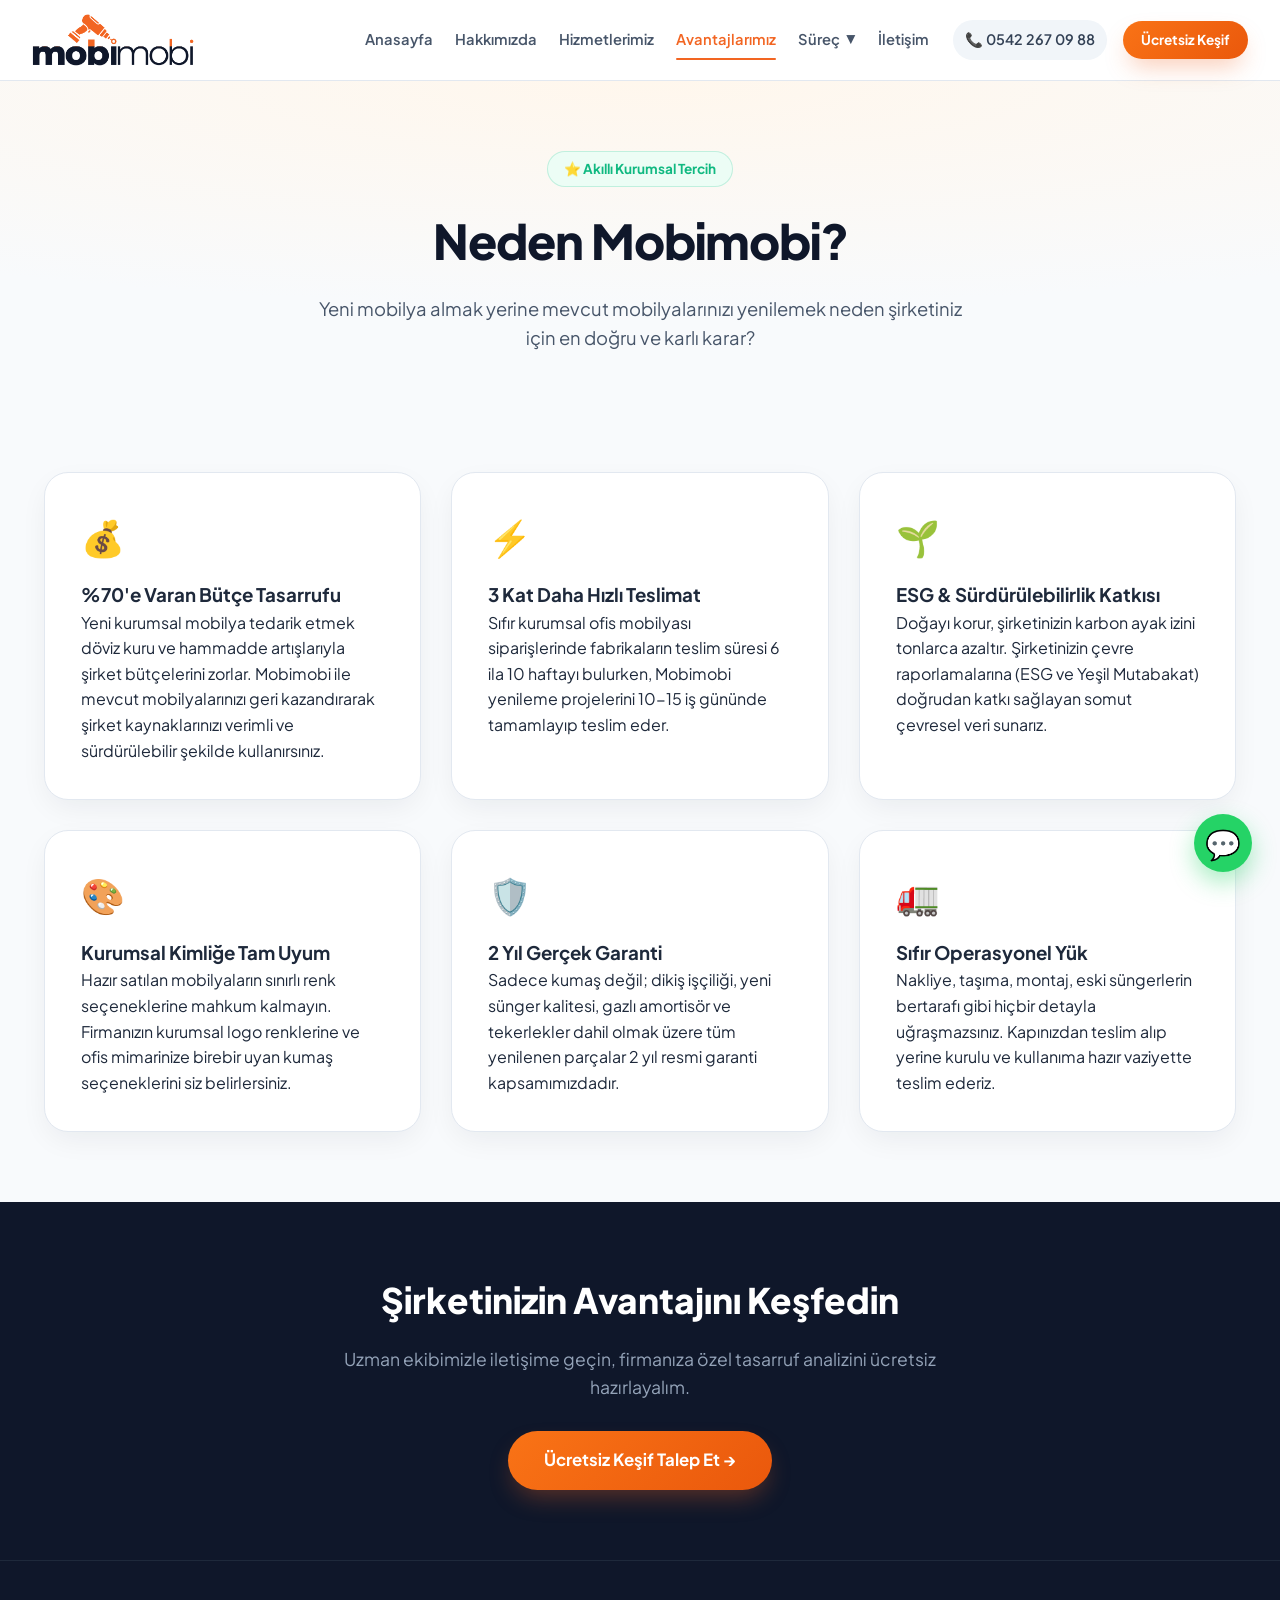
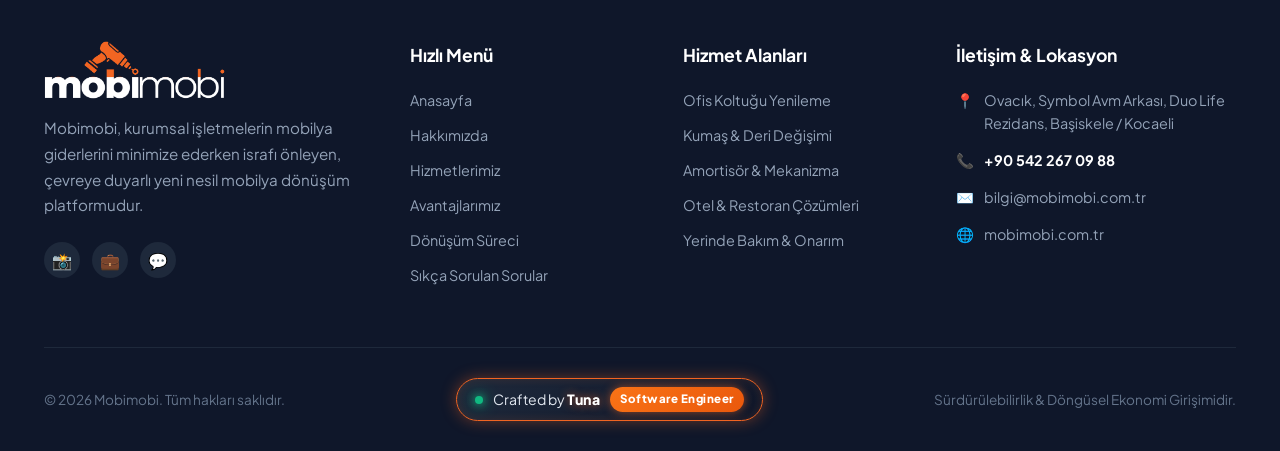
==== commit 6c46c191: "projeyi guncelledik" ====
--- a/avantajlarimiz.html
+++ b/avantajlarimiz.html
@@ -11,7 +11,7 @@
     <meta property="og:image" content="https://images.unsplash.com/photo-1497366216548-37526070297c?auto=format&fit=crop&w=1200&q=80">
     <meta property="og:url" content="https://mobimobi.com.tr/avantajlarimiz.html">
     <link rel="icon" type="image/png" href="images/favicon.png">
-    <link rel="stylesheet" href="style.css?v=7">
+    <link rel="stylesheet" href="style.css?v=8">
 </head>
 <body>
 
@@ -77,7 +77,7 @@
                     <div class="service-card" style="padding: 36px;">
                         <div style="font-size: 2.2rem; margin-bottom: 14px;">💰</div>
                         <h3>%70'e Varan Bütçe Tasarrufu</h3>
-                        <p>Yeni kurumsal mobilya satın almak döviz kuru ve hammadde artışlarıyla şirket bütçelerini zorlar. Mobimobi ile aynı sonucu 3'te 1 fiyatına elde ederek şirket sermayesini verimli kullanırsınız.</p>
+                        <p>Yeni kurumsal mobilya tedarik etmek döviz kuru ve hammadde artışlarıyla şirket bütçelerini zorlar. Mobimobi ile mevcut mobilyalarınızı geri kazandırarak şirket kaynaklarınızı verimli ve sürdürülebilir şekilde kullanırsınız.</p>
                     </div>
 
                     <div class="service-card" style="padding: 36px;">
@@ -188,7 +188,7 @@
 
             <div class="footer-bottom">
                 <span>© 2026 Mobimobi. Tüm hakları saklıdır.</span>
-                <a href="https://github.com" target="_blank" rel="noopener noreferrer" class="dev-signature" title="Designed & Developed by Tuna">
+                <a href="https://github.com/Tunabenn" target="_blank" rel="noopener noreferrer" class="dev-signature" title="Designed & Developed by Tuna">
                     <span class="dev-dot"></span>
                     <span>Crafted by <strong>Tuna</strong></span>
                     <span class="dev-role">Software Engineer</span>
@@ -199,7 +199,7 @@
     </footer>
 
     <!-- WhatsApp Floating Quick Button -->
-    <a href="https://wa.me/905422670988?text=Merhaba,%20Mobimobi%20avantajları%20ve%20kurumsal%20teklif%20hakkında%20bilgi%20almak%20istiyorum." target="_blank" class="whatsapp-floating" aria-label="WhatsApp İletişim">
+    <a href="https://wa.me/905422670988?text=Merhaba,%20Mobimobi%20avantajları%20ve%20hizmetleriniz%20hakkında%20bilgi%20almak%20istiyorum." target="_blank" class="whatsapp-floating" aria-label="WhatsApp İletişim">
         💬
     </a>
 
--- a/style.css
+++ b/style.css
@@ -1544,104 +1544,521 @@
 
 @media (max-width: 768px) {
     :root {
-        --header-height: 70px;
+        --header-height: 64px;
+    }
+
+    body {
+        overflow-x: hidden;
+    }
+
+    .container {
+        padding: 0 16px;
+    }
+
+    /* 1. Header & Mobile Menu */
+    .header-container {
+        padding: 0 16px !important;
+        gap: 12px !important;
+        height: var(--header-height) !important;
+    }
+
+    .brand-logo {
+        margin-right: 0 !important;
+    }
+
+    .site-logo-img {
+        height: 38px !important;
+        max-width: 135px !important;
     }
 
     .mobile-toggle {
-        display: flex;
+        display: flex !important;
     }
 
     .nav-menu {
-        position: fixed;
-        top: var(--header-height);
-        left: 0;
-        width: 100%;
-        height: calc(100vh - var(--header-height));
-        background: var(--white);
-        flex-direction: column;
-        align-items: flex-start;
-        padding: 30px 24px;
-        gap: 24px;
-        transform: translateX(-100%);
-        transition: transform 0.3s cubic-bezier(0.16, 1, 0.3, 1);
-        overflow-y: auto;
+        position: fixed !important;
+        top: var(--header-height) !important;
+        left: 0 !important;
+        width: 100% !important;
+        height: calc(100vh - var(--header-height)) !important;
+        background: var(--white) !important;
+        flex-direction: column !important;
+        align-items: stretch !important;
+        padding: 20px 16px 40px !important;
+        gap: 16px !important;
+        transform: translateX(-100%) !important;
+        transition: transform 0.3s cubic-bezier(0.16, 1, 0.3, 1) !important;
+        overflow-y: auto !important;
+        z-index: 9999 !important;
+        box-shadow: 0 20px 40px rgba(0,0,0,0.15) !important;
     }
 
     .nav-menu.open {
-        transform: translateX(0);
+        transform: translateX(0) !important;
     }
 
     .nav-links {
-        flex-direction: column;
-        align-items: flex-start;
-        width: 100%;
-        gap: 16px;
+        flex-direction: column !important;
+        align-items: stretch !important;
+        width: 100% !important;
+        gap: 8px !important;
     }
 
     .nav-link {
-        font-size: 1.15rem;
-        width: 100%;
-        padding: 10px 0;
+        font-size: 1.05rem !important;
+        width: 100% !important;
+        padding: 12px 14px !important;
+        border-radius: var(--radius-sm) !important;
+        background: var(--slate-50) !important;
+        color: var(--slate-800) !important;
+        display: flex !important;
+        justify-content: space-between !important;
+    }
+
+    .nav-link.active {
+        background: var(--primary-light) !important;
+        color: var(--primary) !important;
+    }
+
+    .nav-link.active::after {
+        display: none !important;
     }
 
     .dropdown-menu {
-        position: static;
-        opacity: 1;
-        visibility: visible;
-        transform: none;
-        box-shadow: none;
-        border: none;
-        background: var(--slate-50);
-        margin-top: 8px;
-        width: 100%;
-    }
-
-    .hero-grid, .calculator-card, .discovery-grid, .zigzag-block, .contact-grid {
-        grid-template-columns: 1fr;
-        gap: 40px;
+        position: static !important;
+        opacity: 1 !important;
+        visibility: visible !important;
+        transform: none !important;
+        box-shadow: none !important;
+        border: 1px solid var(--slate-200) !important;
+        background: var(--white) !important;
+        margin-top: 6px !important;
+        width: 100% !important;
+        padding: 8px !important;
+    }
+
+    .header-actions {
+        flex-direction: column !important;
+        width: 100% !important;
+        gap: 10px !important;
+        margin-top: 8px !important;
+        padding-top: 16px !important;
+        border-top: 1px solid var(--slate-200) !important;
+    }
+
+    .header-actions .btn,
+    .header-actions .phone-quicklink {
+        width: 100% !important;
+        justify-content: center !important;
+        padding: 12px 16px !important;
+        font-size: 0.95rem !important;
+    }
+
+    /* 2. Hero Section */
+    .hero-section {
+        padding: 30px 0 45px !important;
+    }
+
+    .hero-grid {
+        grid-template-columns: 1fr !important;
+        gap: 28px !important;
+    }
+
+    .hero-content {
+        gap: 16px !important;
+        align-items: stretch !important;
+        text-align: left !important;
+    }
+
+    .hero-title {
+        font-size: clamp(1.85rem, 7.5vw, 2.35rem) !important;
+        line-height: 1.2 !important;
+        letter-spacing: -0.5px !important;
+    }
+
+    .hero-description {
+        font-size: 1rem !important;
+        line-height: 1.6 !important;
+    }
+
+    .hero-cta-group {
+        flex-direction: column !important;
+        width: 100% !important;
+        gap: 10px !important;
+        margin-top: 6px !important;
+    }
+
+    .hero-cta-group .btn {
+        width: 100% !important;
+        padding: 14px 20px !important;
+        font-size: 1rem !important;
+    }
+
+    .hero-trust {
+        display: grid !important;
+        grid-template-columns: repeat(2, 1fr) !important;
+        gap: 12px !important;
+        padding-top: 18px !important;
+        margin-top: 8px !important;
+    }
+
+    .trust-item {
+        background: var(--white) !important;
+        padding: 12px 10px !important;
+        border-radius: var(--radius-md) !important;
+        border: 1px solid var(--slate-200) !important;
+        box-shadow: var(--shadow-subtle) !important;
+        text-align: center !important;
+    }
+
+    .trust-number {
+        font-size: 1.35rem !important;
+    }
+
+    .trust-label {
+        font-size: 0.78rem !important;
+    }
+
+    .hero-visual {
+        width: 100% !important;
+    }
+
+    .hero-card-main {
+        height: 250px !important;
+        border-radius: var(--radius-lg) !important;
+        border-width: 2px !important;
+    }
+
+    .hero-floating-badge {
+        position: static !important;
+        margin-top: 12px !important;
+        padding: 14px 16px !important;
+        border-radius: var(--radius-md) !important;
+        animation: none !important;
+    }
+
+    /* 3. Marquee */
+    .marquee-bar {
+        padding: 12px 0 !important;
+    }
+    .marquee-item {
+        font-size: 0.92rem !important;
+        gap: 10px !important;
+    }
+
+    /* 4. Section Headers */
+    .section-header {
+        margin-bottom: 28px !important;
+    }
+
+    .section-header h2 {
+        font-size: clamp(1.6rem, 6vw, 1.95rem) !important;
+        line-height: 1.25 !important;
+        margin-bottom: 10px !important;
+    }
+
+    .section-header p {
+        font-size: 0.95rem !important;
+        line-height: 1.55 !important;
+    }
+
+    /* 5. Before / After Slider */
+    .before-after-section {
+        padding: 45px 0 !important;
+    }
+
+    .ba-slider-container {
+        aspect-ratio: 4 / 3 !important;
+        border-radius: var(--radius-lg) !important;
+        border-width: 2px !important;
+    }
+
+    .ba-label {
+        padding: 5px 10px !important;
+        font-size: 0.7rem !important;
+        bottom: 10px !important;
+    }
+
+    .label-before {
+        right: 10px !important;
+    }
+
+    .label-after {
+        left: 10px !important;
+    }
+
+    .ba-handle {
+        width: 38px !important;
+        height: 38px !important;
+        font-size: 1rem !important;
+    }
+
+    /* 6. Studio / Mini Configurator */
+    .studio-section {
+        padding: 45px 0 !important;
+    }
+
+    .studio-grid {
+        grid-template-columns: 1fr !important;
+        gap: 22px !important;
+    }
+
+    .studio-preview-box {
+        aspect-ratio: 4 / 3 !important;
+        border-radius: var(--radius-lg) !important;
+    }
+
+    .studio-badge {
+        top: 12px !important;
+        left: 12px !important;
+        padding: 5px 12px !important;
+        font-size: 0.75rem !important;
+    }
+
+    .studio-swatches-card {
+        padding: 20px 16px !important;
+        border-radius: var(--radius-lg) !important;
+        gap: 18px !important;
+    }
+
+    .swatches-row {
+        gap: 10px !important;
+    }
+
+    .swatch-btn {
+        width: 44px !important;
+        height: 44px !important;
+    }
+
+    .spec-details-box {
+        padding: 14px 12px !important;
+        gap: 8px !important;
+    }
+
+    .spec-item {
+        font-size: 0.85rem !important;
+    }
+
+    /* 7. Savings Calculator */
+    .calculator-section {
+        padding: 45px 0 !important;
+    }
+
+    .calculator-card {
+        padding: 20px 14px !important;
+        border-radius: var(--radius-lg) !important;
+        grid-template-columns: 1fr !important;
+        gap: 24px !important;
+    }
+
+    .calc-inputs {
+        gap: 20px !important;
+    }
+
+    .calc-furniture-types {
+        grid-template-columns: 1fr !important;
+        gap: 8px !important;
+    }
+
+    .type-pill {
+        padding: 12px 14px !important;
+        font-size: 0.9rem !important;
+    }
+
+    .calc-results {
+        padding: 20px 16px !important;
+        border-radius: var(--radius-lg) !important;
+        gap: 18px !important;
+    }
+
+    .calc-savings-highlight {
+        font-size: 2.1rem !important;
+    }
+
+    .breakdown-row {
+        font-size: 0.85rem !important;
+    }
+
+    /* 8. Services & Sectors */
+    .services-section {
+        padding: 45px 0 !important;
+    }
+
+    .cards-grid {
+        grid-template-columns: 1fr !important;
+        gap: 18px !important;
+    }
+
+    .service-card {
+        border-radius: var(--radius-md) !important;
+    }
+
+    .service-card-img {
+        height: 180px !important;
+    }
+
+    .service-card-body {
+        padding: 20px 16px !important;
+    }
+
+    .service-card-body h3 {
+        font-size: 1.2rem !important;
+    }
+
+    .sectors-row {
+        grid-template-columns: repeat(2, 1fr) !important;
+        gap: 10px !important;
+        margin-top: 32px !important;
+    }
+
+    .sector-item {
+        padding: 16px 10px !important;
+        border-radius: var(--radius-md) !important;
+        gap: 8px !important;
+    }
+
+    .sector-icon {
+        width: 44px !important;
+        height: 44px !important;
+        font-size: 1.2rem !important;
+    }
+
+    .sector-item span {
+        font-size: 0.82rem !important;
+    }
+
+    /* 9. Process Steps */
+    .process-section {
+        padding: 45px 0 !important;
+    }
+
+    .process-timeline {
+        grid-template-columns: 1fr !important;
+        gap: 14px !important;
+        margin-top: 24px !important;
+    }
+
+    .process-step {
+        padding: 20px 16px !important;
+        border-radius: var(--radius-md) !important;
+        gap: 12px !important;
+    }
+
+    /* 10. Discovery Form */
+    .discovery-section {
+        padding: 45px 0 !important;
+    }
+
+    .discovery-grid {
+        grid-template-columns: 1fr !important;
+        gap: 28px !important;
+    }
+
+    .discovery-content h2 {
+        font-size: 1.85rem !important;
+        line-height: 1.25 !important;
+    }
+
+    .perks-list {
+        gap: 12px !important;
+    }
+
+    .form-box {
+        padding: 22px 16px !important;
+        border-radius: var(--radius-lg) !important;
+    }
+
+    .form-box h3 {
+        font-size: 1.3rem !important;
+    }
+
+    .form-row {
+        grid-template-columns: 1fr !important;
+        gap: 0 !important;
+    }
+
+    .form-control {
+        font-size: 16px !important; /* Critical to prevent iOS Safari auto-zoom */
+        padding: 12px 14px !important;
+    }
+
+    /* 11. Footer */
+    footer.site-footer {
+        padding: 45px 0 24px !important;
+    }
+
+    .footer-top {
+        grid-template-columns: 1fr !important;
+        gap: 30px !important;
+        margin-bottom: 30px !important;
+    }
+
+    .footer-bottom {
+        flex-direction: column !important;
+        gap: 14px !important;
+        text-align: center !important;
+        padding-top: 20px !important;
+    }
+
+    .dev-signature {
+        width: 100% !important;
+        max-width: 280px !important;
+        justify-content: center !important;
+    }
+
+    .quick-quote-launcher {
+        display: none !important;
+    }
+
+    .whatsapp-floating {
+        bottom: 18px !important;
+        right: 18px !important;
+        width: 52px !important;
+        height: 52px !important;
+        font-size: 1.5rem !important;
+    }
+
+    /* 12. Subpages (Hakkımızda, Süreç, Avantajlarımız, SSS, İletişim) */
+    .page-hero {
+        padding: 40px 0 28px !important;
+    }
+
+    .page-hero h1 {
+        font-size: 1.95rem !important;
+    }
+
+    .page-hero p {
+        font-size: 0.98rem !important;
+    }
+
+    .zigzag-block {
+        grid-template-columns: 1fr !important;
+        gap: 22px !important;
+        margin-bottom: 40px !important;
     }
 
     .zigzag-block.reverse {
-        direction: ltr;
-    }
-
-    .hero-title {
-        font-size: 2.3rem;
-    }
-
-    .hero-card-main {
-        height: 340px;
-    }
-
-    .hero-floating-badge {
-        position: static;
-        margin-top: 16px;
-    }
-
-    .cards-grid, .testimonials-grid {
-        grid-template-columns: 1fr;
-    }
-
-    .sectors-row {
-        grid-template-columns: repeat(2, 1fr);
-    }
-
-    .process-timeline {
-        grid-template-columns: 1fr;
-    }
-
-    .footer-top {
-        grid-template-columns: 1fr;
-    }
-
-    .footer-bottom {
-        flex-direction: column;
-        gap: 16px;
-        text-align: center;
-    }
-
-    .form-row {
-        grid-template-columns: 1fr;
+        direction: ltr !important;
+    }
+
+    .zigzag-img {
+        aspect-ratio: 16 / 10 !important;
+        border-radius: var(--radius-lg) !important;
+    }
+
+    .zigzag-text h2 {
+        font-size: 1.5rem !important;
+        line-height: 1.3 !important;
+    }
+
+    .contact-grid {
+        grid-template-columns: 1fr !important;
+        gap: 28px !important;
+        margin: 28px 0 45px !important;
+    }
+
+    .map-embed-wrapper {
+        min-height: 260px !important;
     }
 }
 
@@ -1954,14 +2371,6 @@
     box-shadow: var(--shadow-primary);
 }
 
-@media (max-width: 768px) {
-    .studio-grid {
-        grid-template-columns: 1fr;
-    }
-    .quick-quote-launcher {
-        display: none; /* On mobile, the WhatsApp icon is sufficient */
-    }
-}
 
 
 /* ==========================================================================
